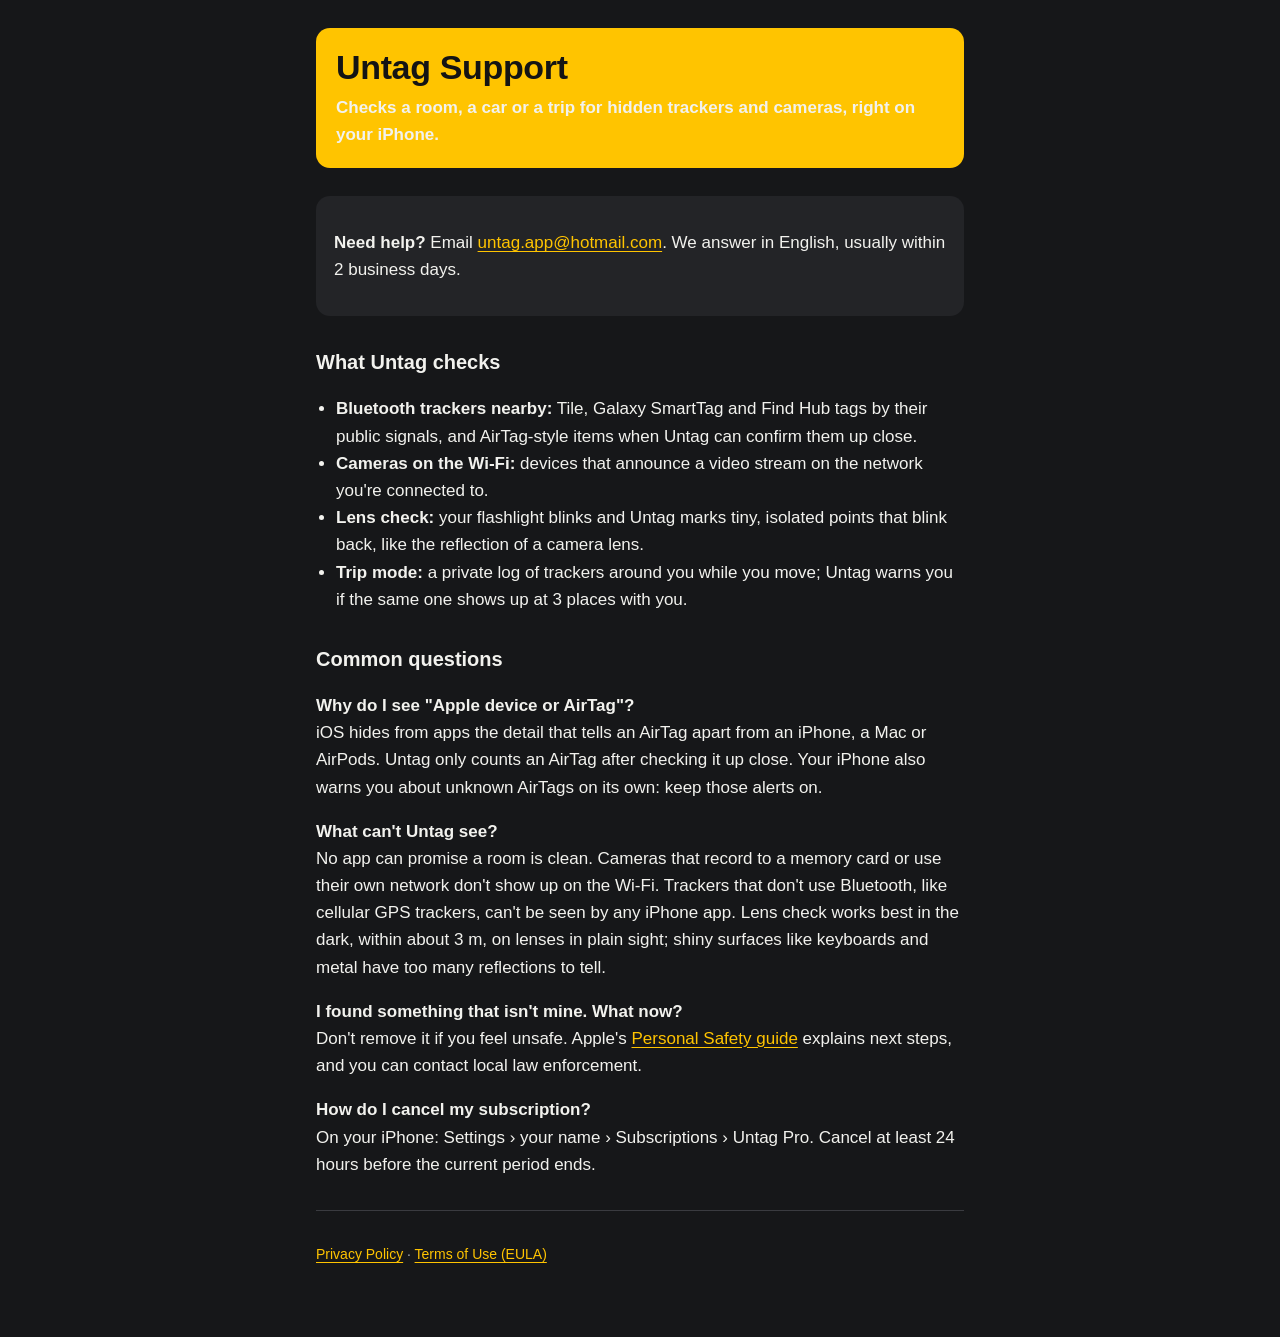
==== index.html @ a41df197 "Untag: suporte e política de privacidade" ====
<!doctype html>
<html lang="en">
<head>
<meta charset="utf-8">
<meta name="viewport" content="width=device-width,initial-scale=1">
<title>Untag Support</title>
<meta name="description" content="Support for Untag, the iPhone app that checks rooms, cars and trips for hidden trackers and cameras.">
<link rel="stylesheet" href="style.css">
</head>
<body>
<main>
<div class="sign"><h1>Untag Support</h1><p>Checks a room, a car or a trip for hidden trackers and cameras, right on your iPhone.</p></div>

<div class="panel">
<p><strong>Need help?</strong> Email <a href="mailto:untag.app@hotmail.com">untag.app@hotmail.com</a>. We answer in English, usually within 2 business days.</p>
</div>

<h2>What Untag checks</h2>
<ul>
<li><strong>Bluetooth trackers nearby:</strong> Tile, Galaxy SmartTag and Find Hub tags by their public signals, and AirTag-style items when Untag can confirm them up close.</li>
<li><strong>Cameras on the Wi-Fi:</strong> devices that announce a video stream on the network you're connected to.</li>
<li><strong>Lens check:</strong> your flashlight blinks and Untag marks tiny, isolated points that blink back, like the reflection of a camera lens.</li>
<li><strong>Trip mode:</strong> a private log of trackers around you while you move; Untag warns you if the same one shows up at 3 places with you.</li>
</ul>

<h2>Common questions</h2>
<p><strong>Why do I see "Apple device or AirTag"?</strong><br>iOS hides from apps the detail that tells an AirTag apart from an iPhone, a Mac or AirPods. Untag only counts an AirTag after checking it up close. Your iPhone also warns you about unknown AirTags on its own: keep those alerts on.</p>
<p><strong>What can't Untag see?</strong><br>No app can promise a room is clean. Cameras that record to a memory card or use their own network don't show up on the Wi-Fi. Trackers that don't use Bluetooth, like cellular GPS trackers, can't be seen by any iPhone app. Lens check works best in the dark, within about 3 m, on lenses in plain sight; shiny surfaces like keyboards and metal have too many reflections to tell.</p>
<p><strong>I found something that isn't mine. What now?</strong><br>Don't remove it if you feel unsafe. Apple's <a href="https://support.apple.com/guide/personal-safety/welcome/web">Personal Safety guide</a> explains next steps, and you can contact local law enforcement.</p>
<p><strong>How do I cancel my subscription?</strong><br>On your iPhone: Settings › your name › Subscriptions › Untag Pro. Cancel at least 24 hours before the current period ends.</p>

<hr>
<footer><a href="privacy/">Privacy Policy</a> · <a href="https://www.apple.com/legal/internet-services/itunes/dev/stdeula/">Terms of Use (EULA)</a></footer>
</main>
</body>
</html>
---- style.css ----
:root{--ground:#161719;--panel:#232427;--ink:#F2F2EE;--ink2:#A9ABB0;--sign:#FFC400;--onsign:#141414;--rule:#3A3B40}
*{box-sizing:border-box}
html{-webkit-text-size-adjust:100%}
body{margin:0;background:var(--ground);color:var(--ink);font:17px/1.6 -apple-system,BlinkMacSystemFont,"Helvetica Neue",Arial,sans-serif}
main{max-width:680px;margin:0 auto;padding:28px 16px 72px}
.sign{background:var(--sign);color:var(--onsign);border-radius:14px;padding:22px 20px 20px;margin:0 0 28px}
.sign h1{margin:0;font-size:34px;line-height:1.05;font-weight:900;letter-spacing:-.01em}
.sign p{margin:8px 0 0;font-weight:600}
h2{font-size:20px;margin:30px 0 6px}
p,li{color:var(--ink)}
.muted{color:var(--ink2)}
a{color:var(--sign);text-underline-offset:3px}
.panel{background:var(--panel);border-radius:14px;padding:16px 18px;margin:14px 0}
ul{padding-left:20px}
hr{border:0;border-top:1px solid var(--rule);margin:32px 0}
footer{color:var(--ink2);font-size:14px}
::selection{background:var(--sign);color:var(--onsign)}
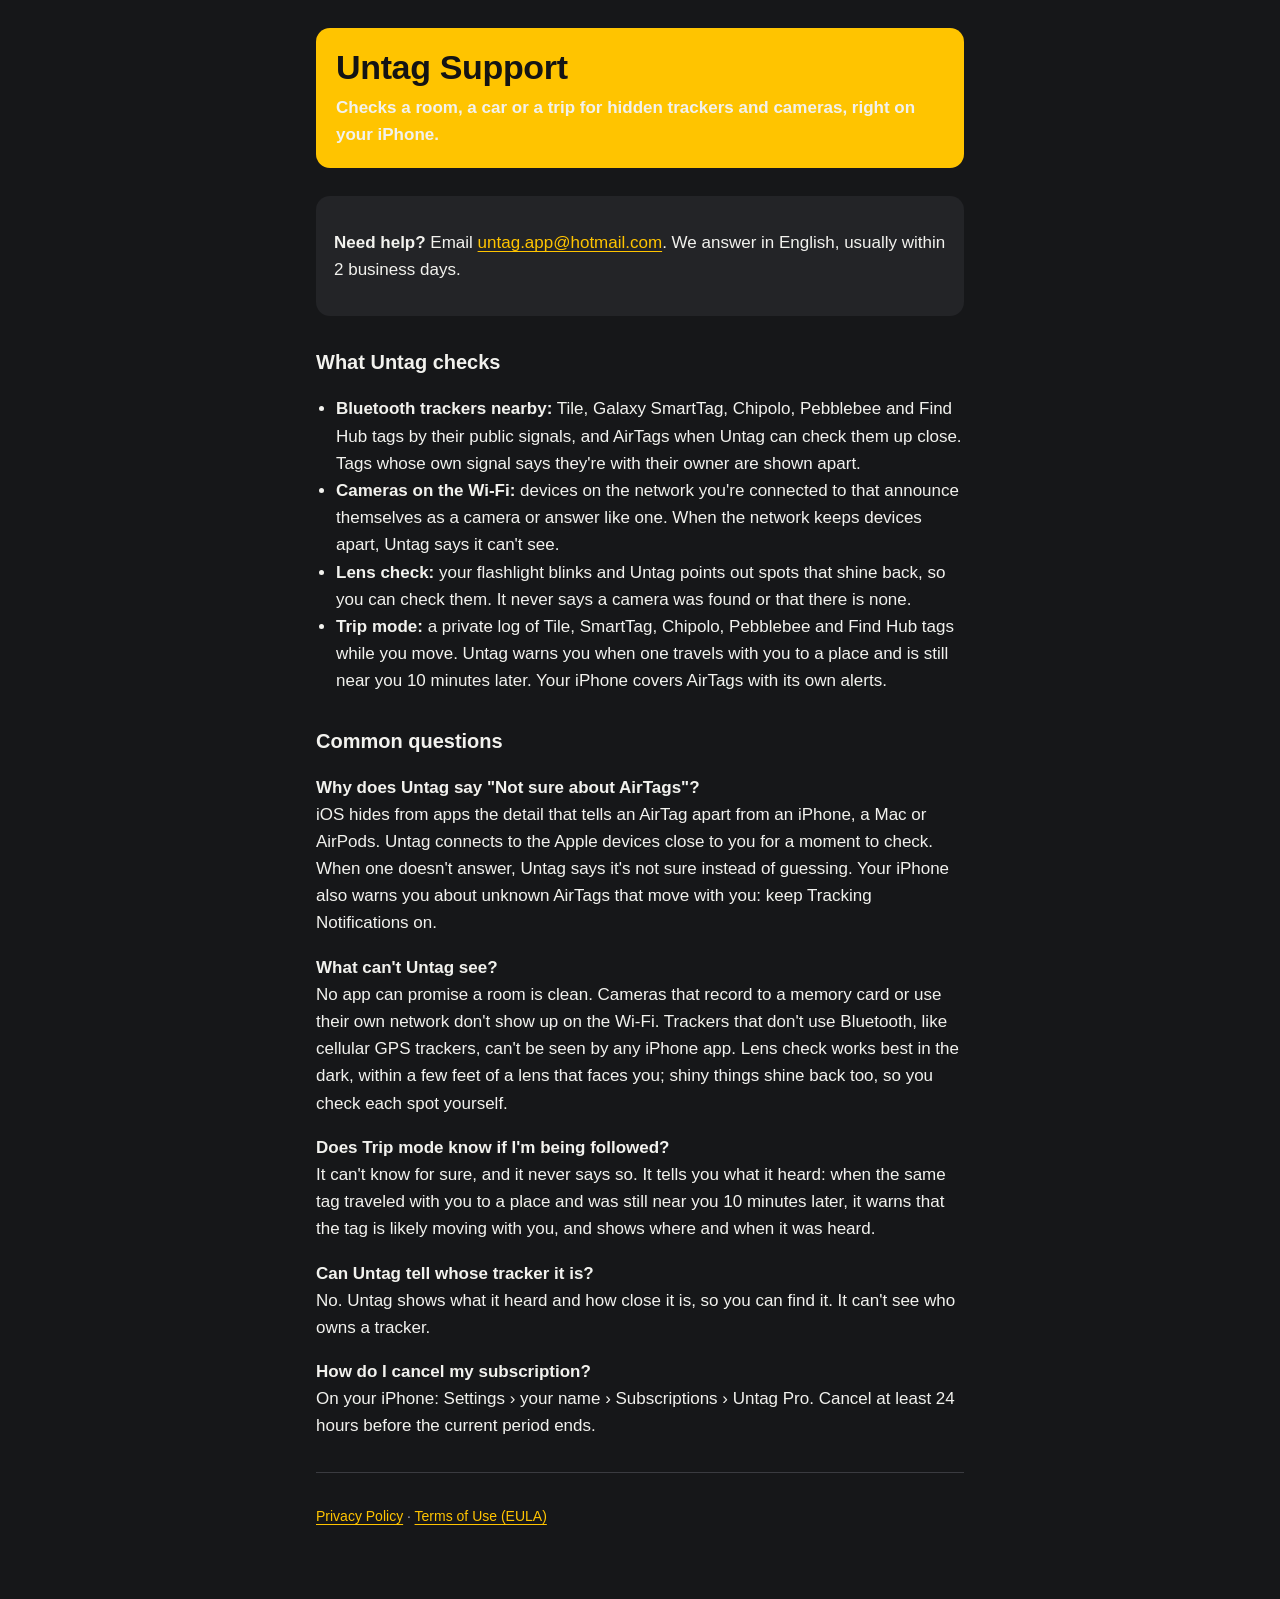
==== commit 6a45bb20: "Untag: o que cada checagem faz de verdade, Trip mode por parada, 'It's mine' e privacidade atualizad" ====
--- a/index.html
+++ b/index.html
@@ -17,16 +17,17 @@
 
 <h2>What Untag checks</h2>
 <ul>
-<li><strong>Bluetooth trackers nearby:</strong> Tile, Galaxy SmartTag and Find Hub tags by their public signals, and AirTag-style items when Untag can confirm them up close.</li>
-<li><strong>Cameras on the Wi-Fi:</strong> devices that announce a video stream on the network you're connected to.</li>
-<li><strong>Lens check:</strong> your flashlight blinks and Untag marks tiny, isolated points that blink back, like the reflection of a camera lens.</li>
-<li><strong>Trip mode:</strong> a private log of trackers around you while you move; Untag warns you if the same one shows up at 3 places with you.</li>
+<li><strong>Bluetooth trackers nearby:</strong> Tile, Galaxy SmartTag, Chipolo, Pebblebee and Find Hub tags by their public signals, and AirTags when Untag can check them up close. Tags whose own signal says they're with their owner are shown apart.</li>
+<li><strong>Cameras on the Wi-Fi:</strong> devices on the network you're connected to that announce themselves as a camera or answer like one. When the network keeps devices apart, Untag says it can't see.</li>
+<li><strong>Lens check:</strong> your flashlight blinks and Untag points out spots that shine back, so you can check them. It never says a camera was found or that there is none.</li>
+<li><strong>Trip mode:</strong> a private log of Tile, SmartTag, Chipolo, Pebblebee and Find Hub tags while you move. Untag warns you when one travels with you to a place and is still near you 10 minutes later. Your iPhone covers AirTags with its own alerts.</li>
 </ul>
 
 <h2>Common questions</h2>
-<p><strong>Why do I see "Apple device or AirTag"?</strong><br>iOS hides from apps the detail that tells an AirTag apart from an iPhone, a Mac or AirPods. Untag only counts an AirTag after checking it up close. Your iPhone also warns you about unknown AirTags on its own: keep those alerts on.</p>
-<p><strong>What can't Untag see?</strong><br>No app can promise a room is clean. Cameras that record to a memory card or use their own network don't show up on the Wi-Fi. Trackers that don't use Bluetooth, like cellular GPS trackers, can't be seen by any iPhone app. Lens check works best in the dark, within about 3 m, on lenses in plain sight; shiny surfaces like keyboards and metal have too many reflections to tell.</p>
-<p><strong>I found something that isn't mine. What now?</strong><br>Don't remove it if you feel unsafe. Apple's <a href="https://support.apple.com/guide/personal-safety/welcome/web">Personal Safety guide</a> explains next steps, and you can contact local law enforcement.</p>
+<p><strong>Why does Untag say "Not sure about AirTags"?</strong><br>iOS hides from apps the detail that tells an AirTag apart from an iPhone, a Mac or AirPods. Untag connects to the Apple devices close to you for a moment to check. When one doesn't answer, Untag says it's not sure instead of guessing. Your iPhone also warns you about unknown AirTags that move with you: keep Tracking Notifications on.</p>
+<p><strong>What can't Untag see?</strong><br>No app can promise a room is clean. Cameras that record to a memory card or use their own network don't show up on the Wi-Fi. Trackers that don't use Bluetooth, like cellular GPS trackers, can't be seen by any iPhone app. Lens check works best in the dark, within a few feet of a lens that faces you; shiny things shine back too, so you check each spot yourself.</p>
+<p><strong>Does Trip mode know if I'm being followed?</strong><br>It can't know for sure, and it never says so. It tells you what it heard: when the same tag traveled with you to a place and was still near you 10 minutes later, it warns that the tag is likely moving with you, and shows where and when it was heard.</p>
+<p><strong>Can Untag tell whose tracker it is?</strong><br>No. Untag shows what it heard and how close it is, so you can find it. It can't see who owns a tracker.</p>
 <p><strong>How do I cancel my subscription?</strong><br>On your iPhone: Settings › your name › Subscriptions › Untag Pro. Cancel at least 24 hours before the current period ends.</p>
 
 <hr>
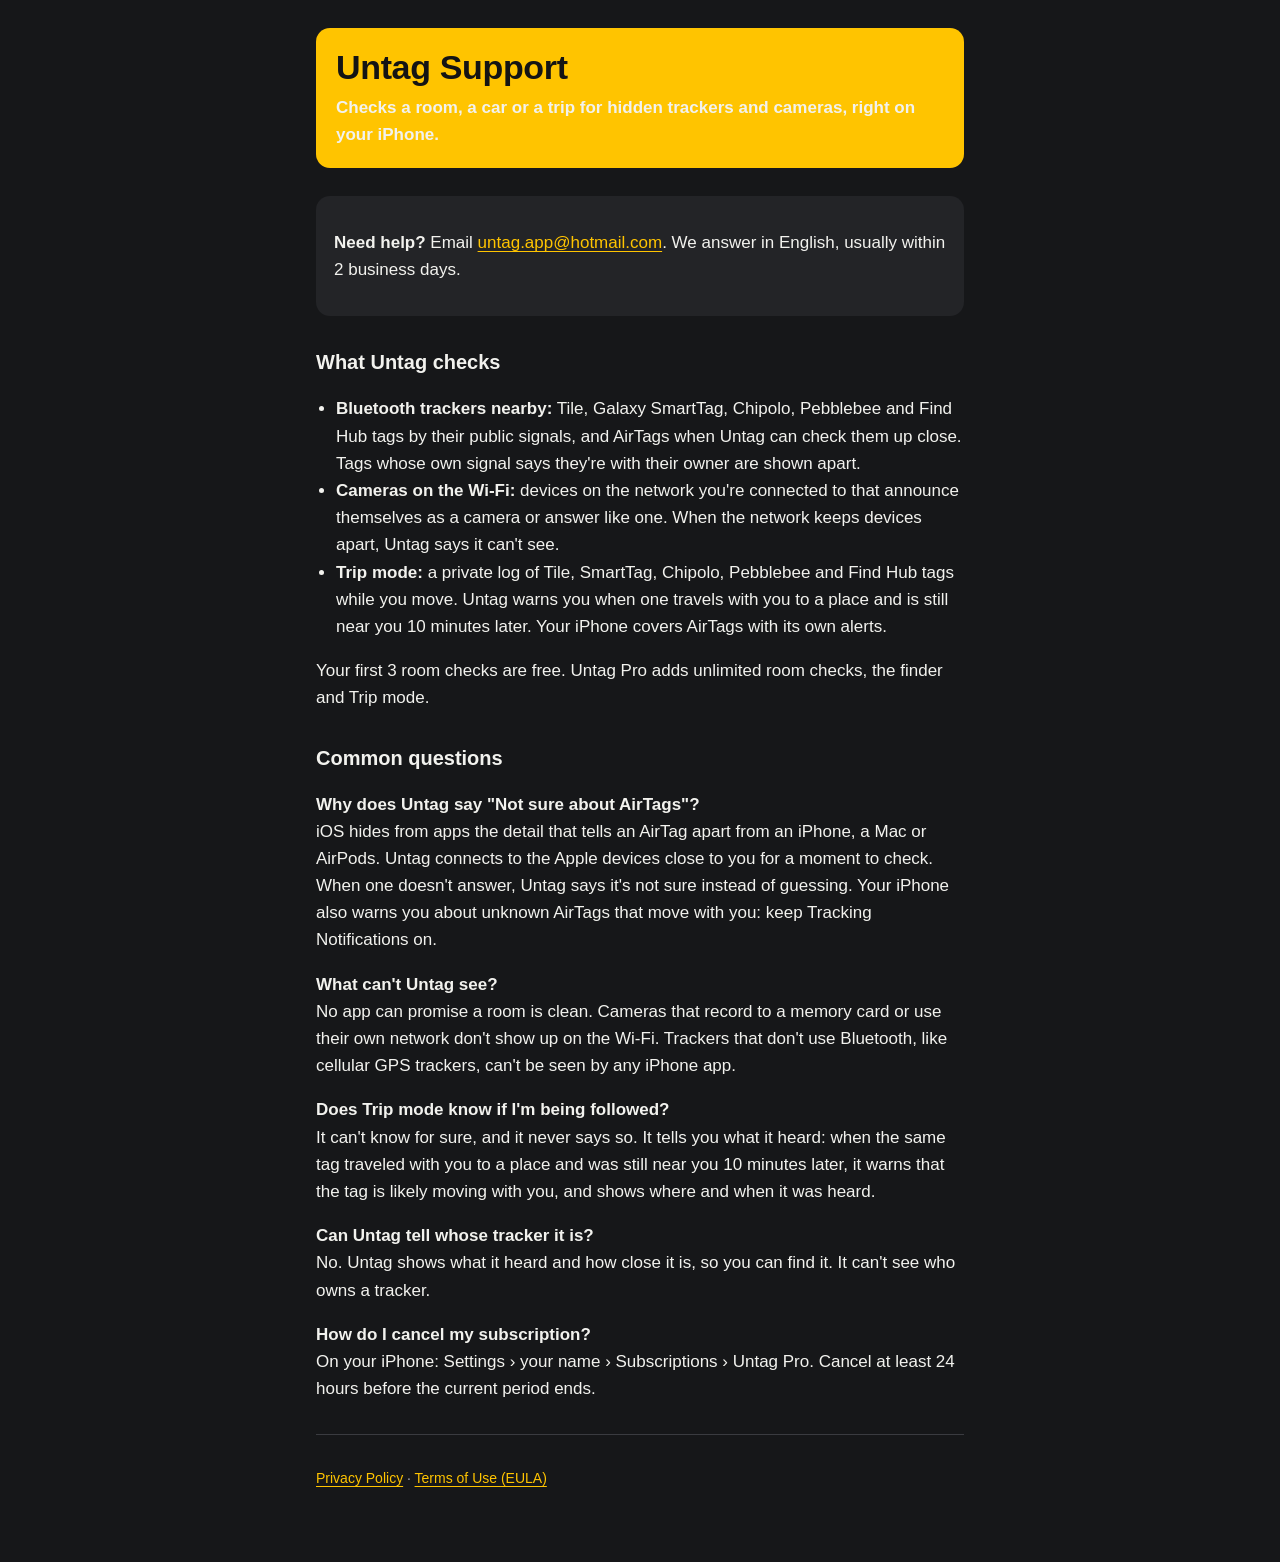
==== commit dccfa170: "Untag: 3 checagens grátis; checagem de lente fora da 1.0" ====
--- a/index.html
+++ b/index.html
@@ -19,13 +19,14 @@
 <ul>
 <li><strong>Bluetooth trackers nearby:</strong> Tile, Galaxy SmartTag, Chipolo, Pebblebee and Find Hub tags by their public signals, and AirTags when Untag can check them up close. Tags whose own signal says they're with their owner are shown apart.</li>
 <li><strong>Cameras on the Wi-Fi:</strong> devices on the network you're connected to that announce themselves as a camera or answer like one. When the network keeps devices apart, Untag says it can't see.</li>
-<li><strong>Lens check:</strong> your flashlight blinks and Untag points out spots that shine back, so you can check them. It never says a camera was found or that there is none.</li>
 <li><strong>Trip mode:</strong> a private log of Tile, SmartTag, Chipolo, Pebblebee and Find Hub tags while you move. Untag warns you when one travels with you to a place and is still near you 10 minutes later. Your iPhone covers AirTags with its own alerts.</li>
 </ul>
 
+<p>Your first 3 room checks are free. Untag Pro adds unlimited room checks, the finder and Trip mode.</p>
+
 <h2>Common questions</h2>
 <p><strong>Why does Untag say "Not sure about AirTags"?</strong><br>iOS hides from apps the detail that tells an AirTag apart from an iPhone, a Mac or AirPods. Untag connects to the Apple devices close to you for a moment to check. When one doesn't answer, Untag says it's not sure instead of guessing. Your iPhone also warns you about unknown AirTags that move with you: keep Tracking Notifications on.</p>
-<p><strong>What can't Untag see?</strong><br>No app can promise a room is clean. Cameras that record to a memory card or use their own network don't show up on the Wi-Fi. Trackers that don't use Bluetooth, like cellular GPS trackers, can't be seen by any iPhone app. Lens check works best in the dark, within a few feet of a lens that faces you; shiny things shine back too, so you check each spot yourself.</p>
+<p><strong>What can't Untag see?</strong><br>No app can promise a room is clean. Cameras that record to a memory card or use their own network don't show up on the Wi-Fi. Trackers that don't use Bluetooth, like cellular GPS trackers, can't be seen by any iPhone app.</p>
 <p><strong>Does Trip mode know if I'm being followed?</strong><br>It can't know for sure, and it never says so. It tells you what it heard: when the same tag traveled with you to a place and was still near you 10 minutes later, it warns that the tag is likely moving with you, and shows where and when it was heard.</p>
 <p><strong>Can Untag tell whose tracker it is?</strong><br>No. Untag shows what it heard and how close it is, so you can find it. It can't see who owns a tracker.</p>
 <p><strong>How do I cancel my subscription?</strong><br>On your iPhone: Settings › your name › Subscriptions › Untag Pro. Cancel at least 24 hours before the current period ends.</p>
